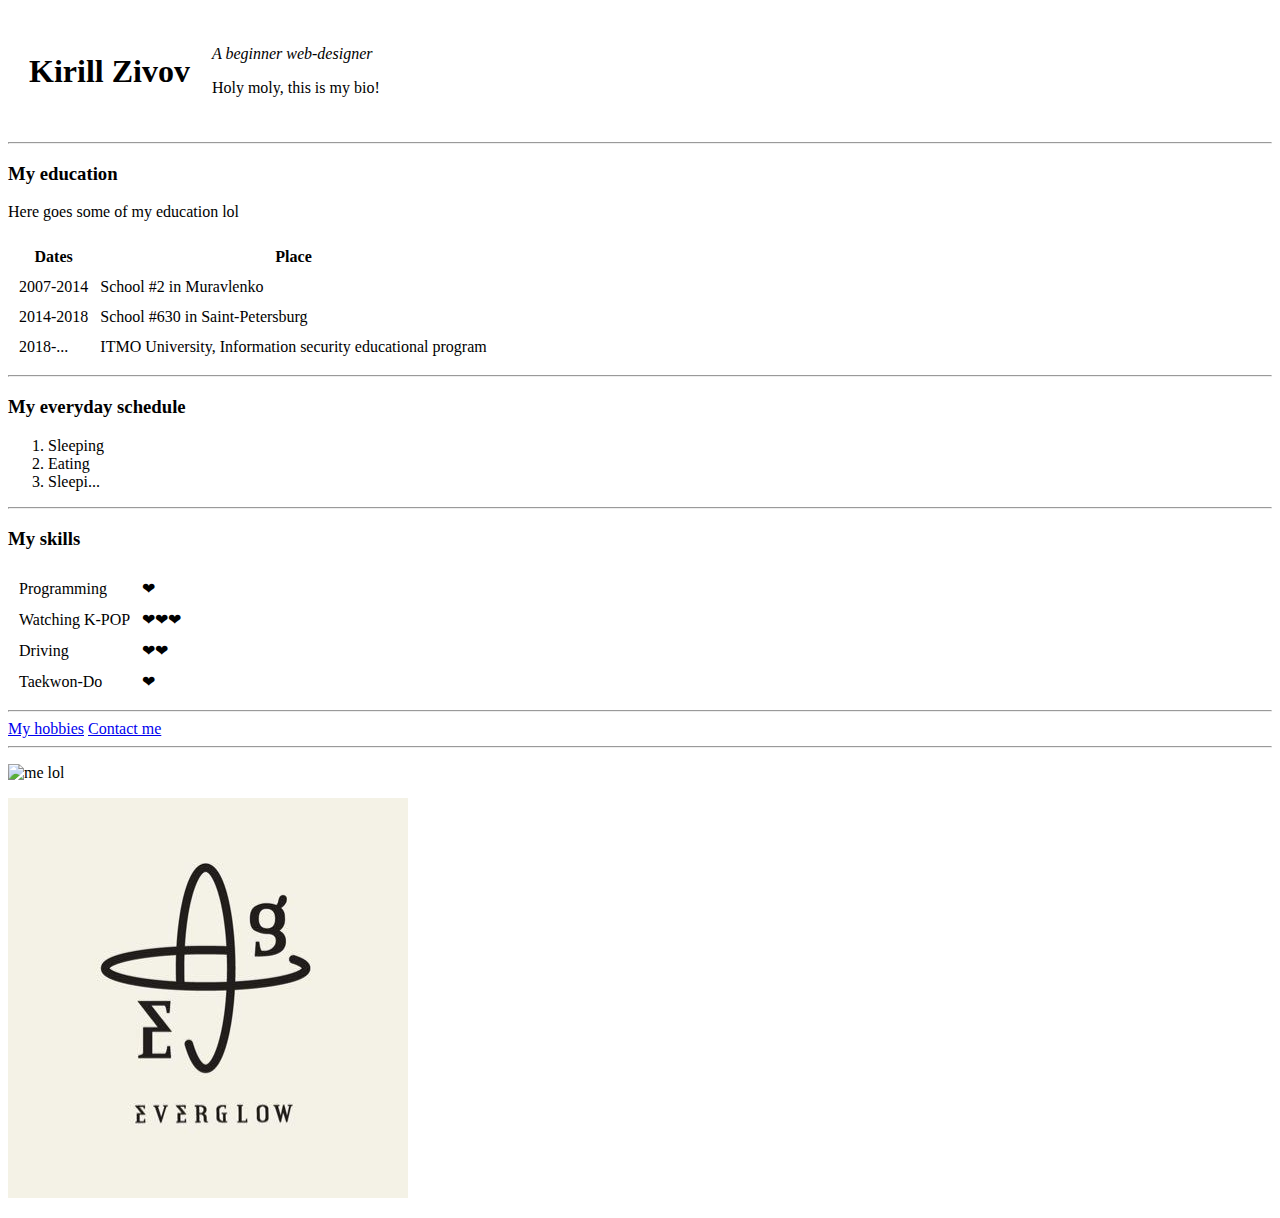
==== index.html @ 619e93ab "website added" ====
<!DOCTYPE html>
<html lang="en" dir="ltr">

<head>
  <meta charset="utf-8">
  <title>My very first (no) website</title>
</head>

<body>
  <table cellspacing="20">
    <tr>
      <td>
        <h1>Kirill Zivov</h1>
      </td>
      <td>
        <p><em>A beginner web-designer</em></p>
        <p>Holy moly, this is my bio!</p>
      </td>
    </tr>
  </table>


  <hr>
  <h3>My education</h3>
  <p>Here goes some of my education lol</p>
  <table cellspacing="10">
    <thead>
      <tr>
        <th>Dates</th>
        <th>Place</th>
      </tr>
    </thead>
    <tbody>
      <tr>
        <td>2007-2014</td>
        <td>School #2 in Muravlenko</td>
      </tr>
      <tr>
        <td>2014-2018</td>
        <td>School #630 in Saint-Petersburg</td>
      </tr>
      <tr>
        <td>2018-...</td>
        <td>ITMO University, Information security educational program</td>
      </tr>
    </tbody>

  </table>
<hr>
  <h3>My everyday schedule</h3>
  <ol>
    <li>Sleeping</li>
    <li>Eating</li>
    <li>Sleepi...</li>
  </ol>
  <hr>
  <h3>My skills</h3>
  <table cellspacing="10">
    <tr>
      <td>Programming</td>
      <td>❤</td>
    </tr>
    <tr>
      <td>Watching K-POP</td>
      <td>❤❤❤</td>
    </tr>
    <tr>
      <td>Driving</td>
      <td>❤❤</td>
    </tr>
    <tr>
      <td>Taekwon-Do</td>
      <td>❤</td>
    </tr>


  </table>
  <hr>
  <a href="hobbies.html">My hobbies</a>
  <a href="contacts.html">Contact me</a>
  <hr>
  <p><img src="https://images-cdn.9gag.com/photo/a9K9YBD_700b.jpg" alt="me lol"></p>
  <p><img src="everglow.jfif" alt="My favourite kpop team's emblem"></p>

</body>

</html>
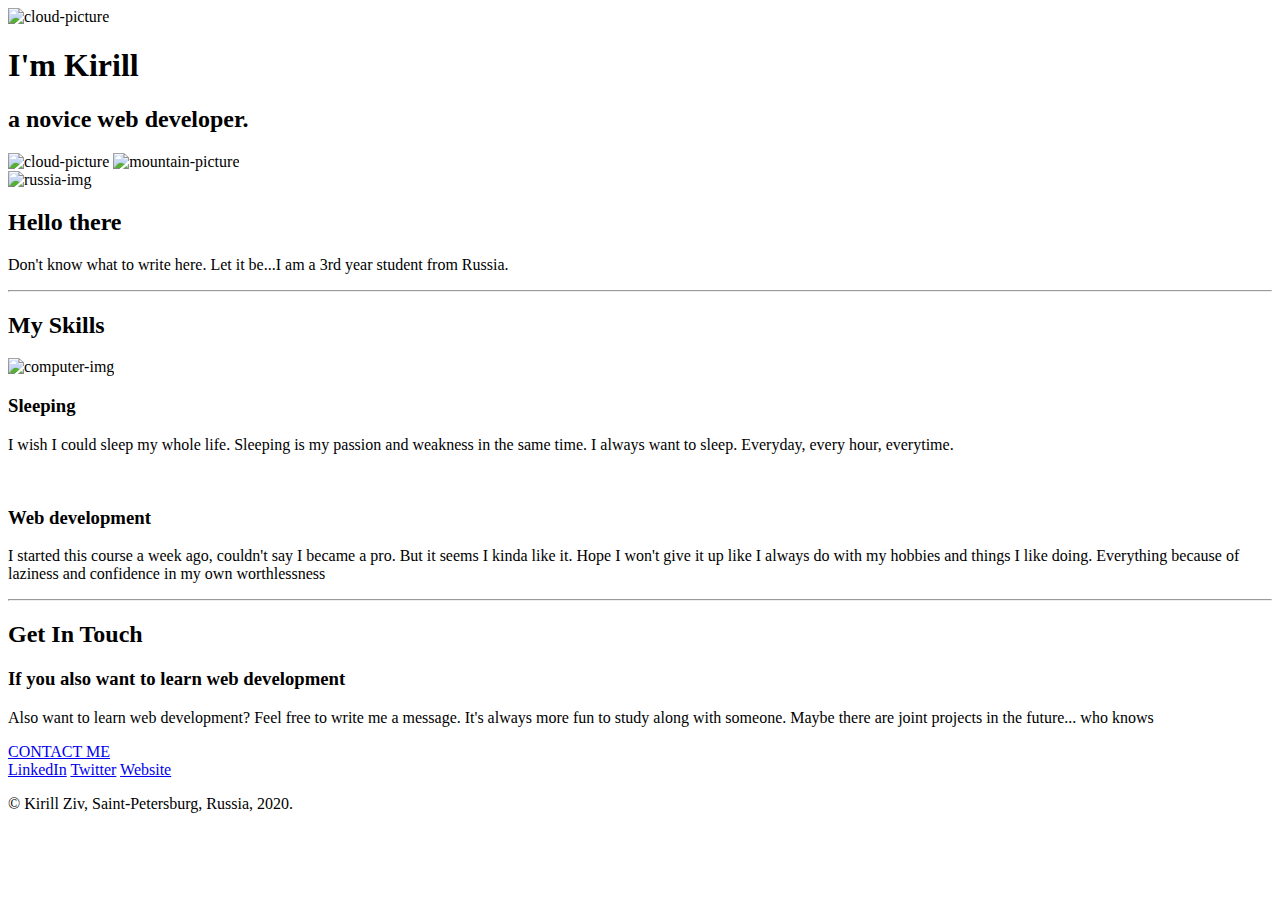
==== commit 3aa85181: "Website updated" ====
--- a/index.html
+++ b/index.html
@@ -1,87 +1,65 @@
 <!DOCTYPE html>
 <html lang="en" dir="ltr">
-
-<head>
-  <meta charset="utf-8">
-  <title>My very first (no) website</title>
-</head>
-
-<body>
-  <table cellspacing="20">
-    <tr>
-      <td>
-        <h1>Kirill Zivov</h1>
-      </td>
-      <td>
-        <p><em>A beginner web-designer</em></p>
-        <p>Holy moly, this is my bio!</p>
-      </td>
-    </tr>
-  </table>
+  <head>
+    <meta charset="utf-8">
+    <title>My website</title>
+    <link rel="stylesheet" href="css/styles.css">
+    <link rel="preconnect" href="https://fonts.gstatic.com">
+<link href="https://fonts.googleapis.com/css2?family=Merriweather&family=Montserrat&family=Sacramento&display=swap" rel="stylesheet">
+<link rel="preconnect" href="https://fonts.gstatic.com">
+<link href="https://fonts.googleapis.com/css2?family=Dancing+Script&display=swap" rel="stylesheet">
+<link rel="icon" href="images/favicon.ico">
+  </head>
+  <body>
+    <div class="top-container">
+      <img class="top-cloud" src="images/cloud.png" alt="cloud-picture">
+      <h1>I'm Kirill</h1>
+      <h2 class="novice">a novice web developer.</h2>
+      <img class="bottom-cloud" src="images/cloud.png" alt="cloud-picture">
+      <img src="images/mountain.png" alt="mountain-picture">
+</div>
+      <div class="middle-container">
+        <div class="profile">
+          <img class="flag" src="images/russia.png" alt="russia-img">
+          <h2>Hello there</h2>
+          <p>Don't know what to write here. Let it be...I am a 3rd year student from Russia.</p>
+        </div>
+        <hr class="row">
+        <div class="skills">
+          <h2>My Skills</h2>
+          <div class="skill-row">
+            <img class="compskill" src="images/computer-circled.png" alt="computer-img">
+            <h3>Sleeping</h3>
+            <p>I wish I could sleep my whole life. Sleeping is my passion and weakness in the same time.
+            I always want to sleep. Everyday, every hour, everytime.</p>
+          </div>
+          <div class="skill-row">
+            <img class="chilskill" src="images/chillies.png" alt="">
+            <h3>Web development</h3>
+            <p>I started this course a week ago, couldn't say I became a pro. But it seems I kinda like it.
+            Hope I won't give it up like I always do with my hobbies and things I like doing. Everything because of laziness
+            and confidence in my own worthlessness</p>
+          </div>
+        </div>
+        <hr>
+        <div class="contact-me">
+          <h2>Get In Touch</h2>
+          <h3>If you also want to learn web development</h3>
+            <p>Also want to learn web development? Feel free to write me a message.
+            It's always more fun to study along with someone. Maybe there are joint projects in the future... who knows</p>
+          <a class="btn" href="mailto:osterov7289@gmail.com">CONTACT ME</a>
+        </div>
+      </div>
 
 
-  <hr>
-  <h3>My education</h3>
-  <p>Here goes some of my education lol</p>
-  <table cellspacing="10">
-    <thead>
-      <tr>
-        <th>Dates</th>
-        <th>Place</th>
-      </tr>
-    </thead>
-    <tbody>
-      <tr>
-        <td>2007-2014</td>
-        <td>School #2 in Muravlenko</td>
-      </tr>
-      <tr>
-        <td>2014-2018</td>
-        <td>School #630 in Saint-Petersburg</td>
-      </tr>
-      <tr>
-        <td>2018-...</td>
-        <td>ITMO University, Information security educational program</td>
-      </tr>
-    </tbody>
-
-  </table>
-<hr>
-  <h3>My everyday schedule</h3>
-  <ol>
-    <li>Sleeping</li>
-    <li>Eating</li>
-    <li>Sleepi...</li>
-  </ol>
-  <hr>
-  <h3>My skills</h3>
-  <table cellspacing="10">
-    <tr>
-      <td>Programming</td>
-      <td>❤</td>
-    </tr>
-    <tr>
-      <td>Watching K-POP</td>
-      <td>❤❤❤</td>
-    </tr>
-    <tr>
-      <td>Driving</td>
-      <td>❤❤</td>
-    </tr>
-    <tr>
-      <td>Taekwon-Do</td>
-      <td>❤</td>
-    </tr>
+      <div class="bottom-container">
+        <a class="footer-link" href="https://www.linkedin.com/">LinkedIn</a>
+        <a class="footer-link" href="https://twitter.com/">Twitter</a>
+        <a class="footer-link" href="https://www.appbrewery.co/">Website</a>
+        <p class="copyright">© Kirill Ziv, Saint-Petersburg, Russia, 2020.</p>
+      </div>
 
 
-  </table>
-  <hr>
-  <a href="hobbies.html">My hobbies</a>
-  <a href="contacts.html">Contact me</a>
-  <hr>
-  <p><img src="https://images-cdn.9gag.com/photo/a9K9YBD_700b.jpg" alt="me lol"></p>
-  <p><img src="everglow.jfif" alt="My favourite kpop team's emblem"></p>
 
-</body>
-
+  </body>
 </html>
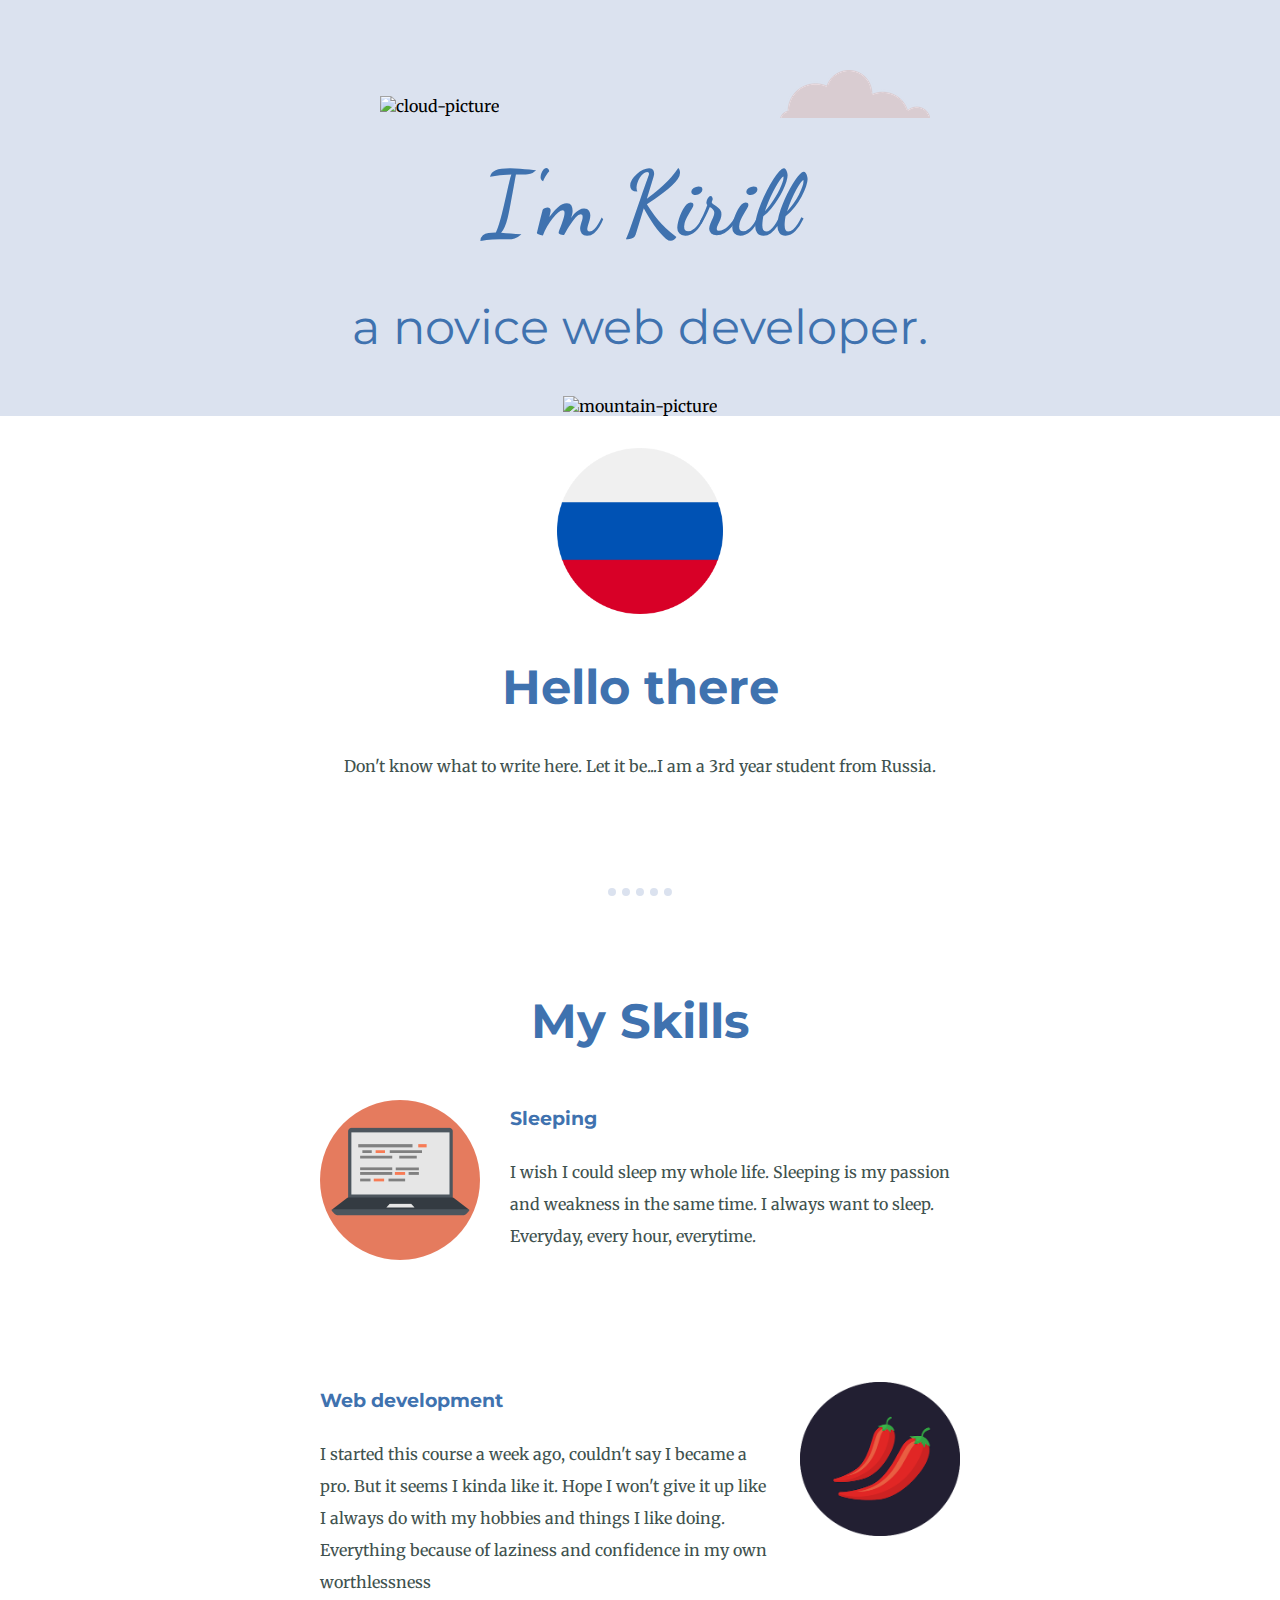
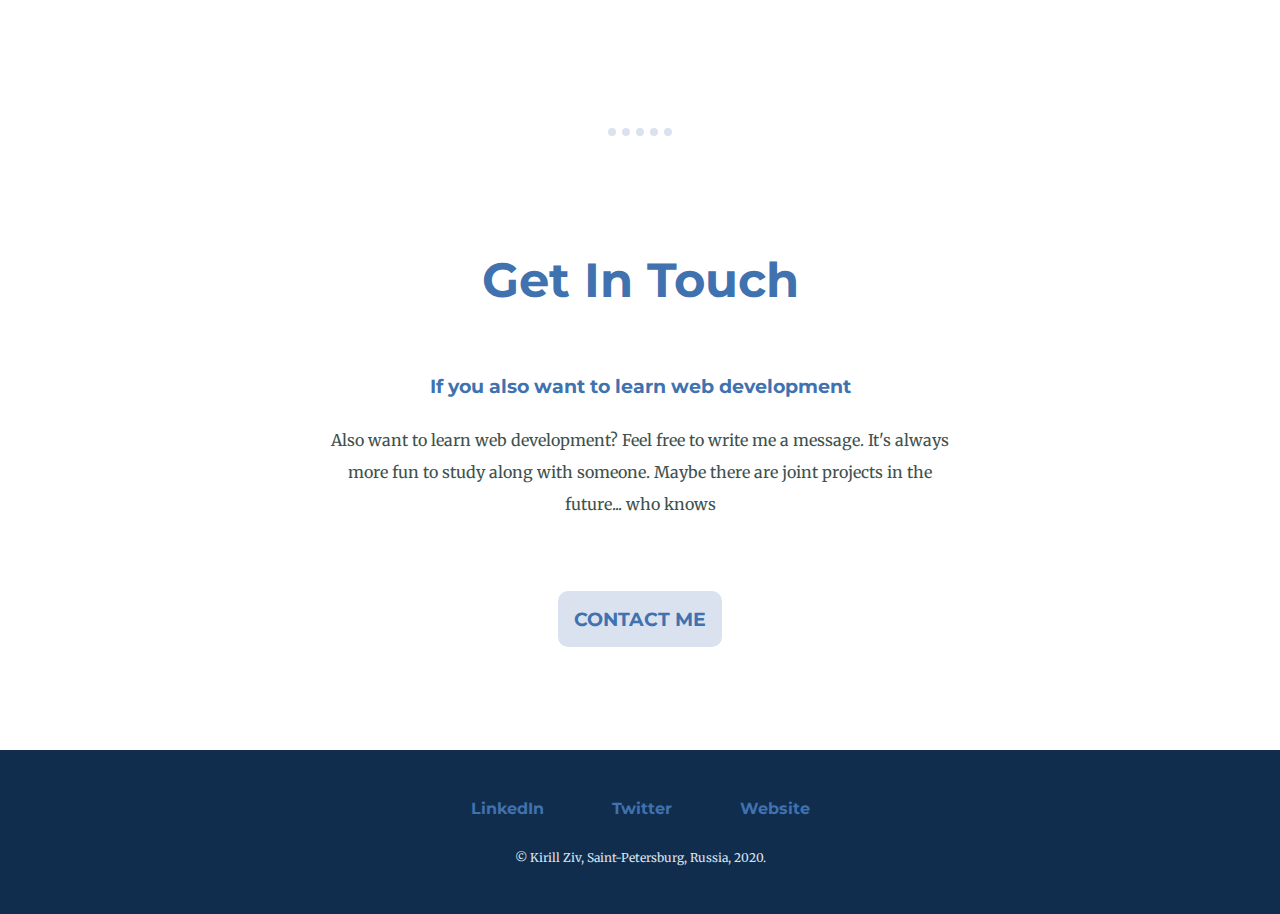
==== commit 23968002: "Update index.html" ====
--- a/index.html
+++ b/index.html
@@ -3,7 +3,7 @@
   <head>
     <meta charset="utf-8">
     <title>My website</title>
-    <link rel="stylesheet" href="css/styles.css">
+    <link rel="stylesheet" href="CSS/styles.css">
     <link rel="preconnect" href="https://fonts.gstatic.com">
 <link href="https://fonts.googleapis.com/css2?family=Merriweather&family=Montserrat&family=Sacramento&display=swap" rel="stylesheet">
 <link rel="preconnect" href="https://fonts.gstatic.com">
@@ -12,7 +12,7 @@
   </head>
   <body>
     <div class="top-container">
-      <img class="top-cloud" src="images/cloud.png" alt="cloud-picture">
+      <img class="top-cloud" src="Images/cloud.png" alt="cloud-picture">
       <h1>I'm Kirill</h1>
       <h2 class="novice">a novice web developer.</h2>
       <img class="bottom-cloud" src="images/cloud.png" alt="cloud-picture">
@@ -20,7 +20,7 @@
 </div>
       <div class="middle-container">
         <div class="profile">
-          <img class="flag" src="images/russia.png" alt="russia-img">
+          <img class="flag" src="Images/russia.png" alt="russia-img">
           <h2>Hello there</h2>
           <p>Don't know what to write here. Let it be...I am a 3rd year student from Russia.</p>
         </div>
@@ -28,13 +28,13 @@
         <div class="skills">
           <h2>My Skills</h2>
           <div class="skill-row">
-            <img class="compskill" src="images/computer-circled.png" alt="computer-img">
+            <img class="compskill" src="Images/computer-circled.png" alt="computer-img">
             <h3>Sleeping</h3>
             <p>I wish I could sleep my whole life. Sleeping is my passion and weakness in the same time.
             I always want to sleep. Everyday, every hour, everytime.</p>
           </div>
           <div class="skill-row">
-            <img class="chilskill" src="images/chillies.png" alt="">
+            <img class="chilskill" src="Images/chillies.png" alt="">
             <h3>Web development</h3>
             <p>I started this course a week ago, couldn't say I became a pro. But it seems I kinda like it.
             Hope I won't give it up like I always do with my hobbies and things I like doing. Everything because of laziness
--- a/CSS/styles.css
+++ b/CSS/styles.css
@@ -0,0 +1,121 @@
+h1 {
+  font-family: 'Dancing Script', cursive;
+  font-size: 5.625rem; /* 16px = 100% = 1em = 1rem */
+  margin: 3.125rem auto 0 auto;
+  color: #3f72af;
+
+}
+h2 {
+  font-family: 'Montserrat', sans-serif;
+  font-size: 3rem;
+  color: #3f72af;
+
+}
+h3 {
+  font-family: 'Montserrat', sans-serif;
+  color: #3f72af;
+  font-weight: bold;
+
+}
+body {
+  margin: 0;
+  text-align: center;
+  font-family: 'Merriweather', serif;
+}
+.novice {
+  font-weight: normal;
+}
+.top-container {
+  background-color: #dbe2ef;
+  position: relative;
+  padding-top: 6.25rem;
+}
+.top-cloud {
+  position: absolute;
+  top: 70px;
+  right: 350px;
+}
+.bottom-cloud {
+  position: absolute;
+  left: 380px;
+  bottom: 300px;
+}
+a {
+  color: #3f72af;
+}
+p {
+  color: #40514E;
+}
+.skill-row {
+  width: 50%;
+  margin: 50px auto 130px auto;
+  text-align: left;
+  line-height: 2;
+}
+.compskill {
+  width: 25%;
+  float: left;
+  margin-right: 30px;
+}
+.middle-container {
+  color: #f9f7f7;
+}
+.chilskill {
+  width: 25%;
+  float: right;
+  margin-left: 30px;
+}
+.flag {
+  width: 13%;
+}
+.profile {
+  margin-top: 2rem;
+}
+hr {
+  border: none;
+  border-top: 8px dotted;
+  width: 5%;
+  border-color: #dbe2ef;
+  margin: 7rem auto 6rem auto;
+}
+.bottom-container {
+  background-color: #112d4e;
+  margin-top: 11rem;
+
+  padding-top: 3rem;
+  padding-bottom: 2.3rem;
+}
+.btn {
+  background-color: #dbe2ef;
+  border-radius: 10px;
+  font-size: 1.2rem;
+  text-decoration: none;
+  padding: 1rem;
+  position: relative;
+  top: 4rem;
+  font-family: 'Montserrat', sans-serif;
+  font-weight: bold;
+}
+.btn:hover {
+  border-radius: 20px;
+  padding: 1.3rem;
+  
+}
+.footer-link {
+  margin: 0 2rem 0 2rem;
+  text-decoration: none;
+  color: #3f72af;
+  font-family: 'Montserrat', sans-serif;
+  font-weight: bold;
+}
+.copyright {
+  position: relative;
+  margin-top: 2rem;
+  color: #dbe2ef;
+  font-size: 0.75rem;
+}
+.contact-me {
+  width: 50%;
+  margin: 0 auto 0 auto;
+  line-height: 2;
+}
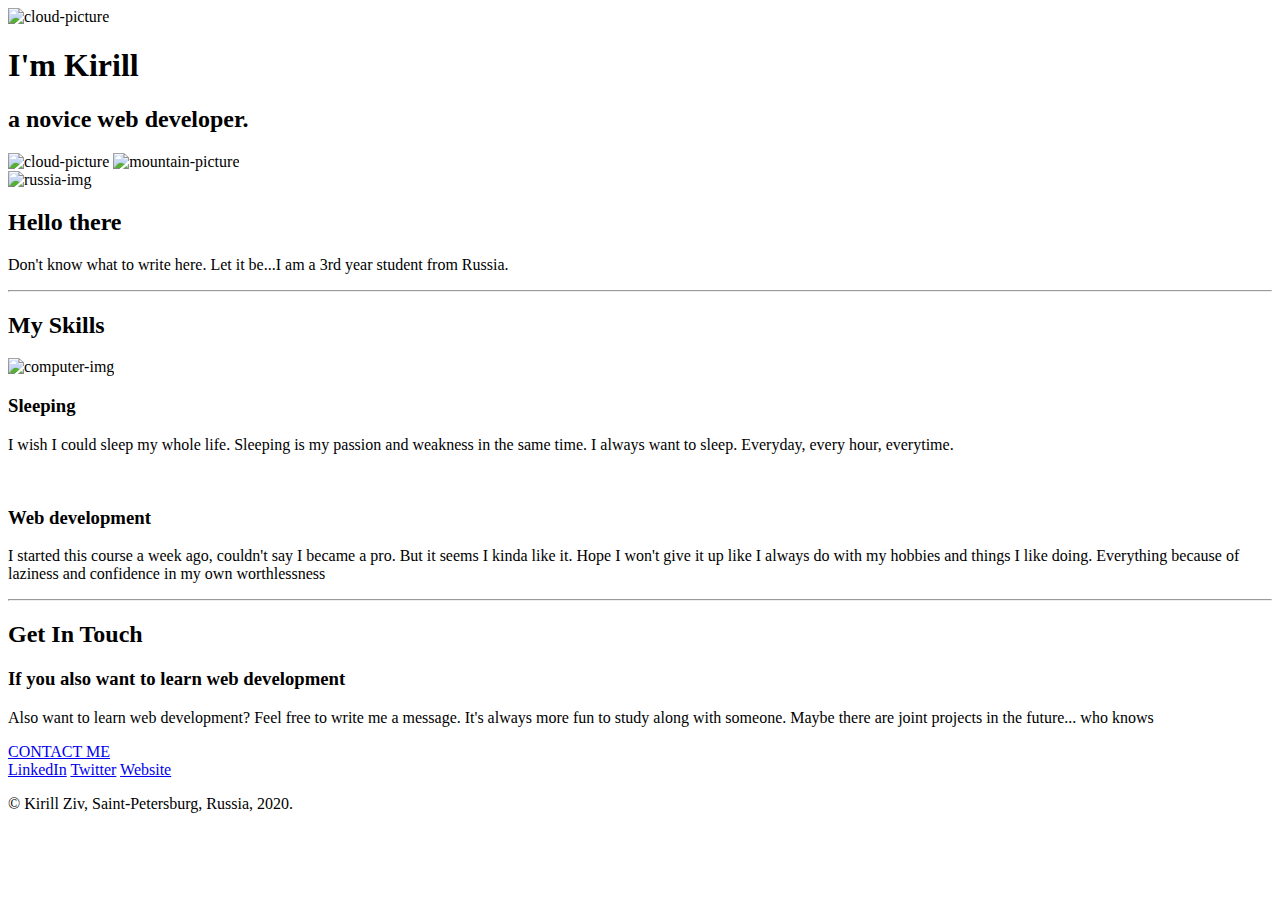
==== commit 60f2d0d7: "Update index.html" ====
--- a/index.html
+++ b/index.html
@@ -3,7 +3,7 @@
   <head>
     <meta charset="utf-8">
     <title>My website</title>
-    <link rel="stylesheet" href="CSS/styles.css">
+    <link rel="stylesheet" href="css/styles.css">
     <link rel="preconnect" href="https://fonts.gstatic.com">
 <link href="https://fonts.googleapis.com/css2?family=Merriweather&family=Montserrat&family=Sacramento&display=swap" rel="stylesheet">
 <link rel="preconnect" href="https://fonts.gstatic.com">
@@ -12,7 +12,7 @@
   </head>
   <body>
     <div class="top-container">
-      <img class="top-cloud" src="Images/cloud.png" alt="cloud-picture">
+      <img class="top-cloud" src="images/cloud.png" alt="cloud-picture">
       <h1>I'm Kirill</h1>
       <h2 class="novice">a novice web developer.</h2>
       <img class="bottom-cloud" src="images/cloud.png" alt="cloud-picture">
@@ -20,7 +20,7 @@
 </div>
       <div class="middle-container">
         <div class="profile">
-          <img class="flag" src="Images/russia.png" alt="russia-img">
+          <img class="flag" src="images/russia.png" alt="russia-img">
           <h2>Hello there</h2>
           <p>Don't know what to write here. Let it be...I am a 3rd year student from Russia.</p>
         </div>
@@ -28,13 +28,13 @@
         <div class="skills">
           <h2>My Skills</h2>
           <div class="skill-row">
-            <img class="compskill" src="Images/computer-circled.png" alt="computer-img">
+            <img class="compskill" src="images/computer-circled.png" alt="computer-img">
             <h3>Sleeping</h3>
             <p>I wish I could sleep my whole life. Sleeping is my passion and weakness in the same time.
             I always want to sleep. Everyday, every hour, everytime.</p>
           </div>
           <div class="skill-row">
-            <img class="chilskill" src="Images/chillies.png" alt="">
+            <img class="chilskill" src="images/chillies.png" alt="">
             <h3>Web development</h3>
             <p>I started this course a week ago, couldn't say I became a pro. But it seems I kinda like it.
             Hope I won't give it up like I always do with my hobbies and things I like doing. Everything because of laziness
@@ -53,9 +53,9 @@
 
 
       <div class="bottom-container">
-        <a class="footer-link" href="https://www.linkedin.com/">LinkedIn</a>
+        <a class="footer-link" href="www.linkedin.com/in/ziviyin">LinkedIn</a>
         <a class="footer-link" href="https://twitter.com/">Twitter</a>
-        <a class="footer-link" href="https://www.appbrewery.co/">Website</a>
+        <a class="footer-link" href="https://ziviy.github.io/website/">Website</a>
         <p class="copyright">© Kirill Ziv, Saint-Petersburg, Russia, 2020.</p>
       </div>
 
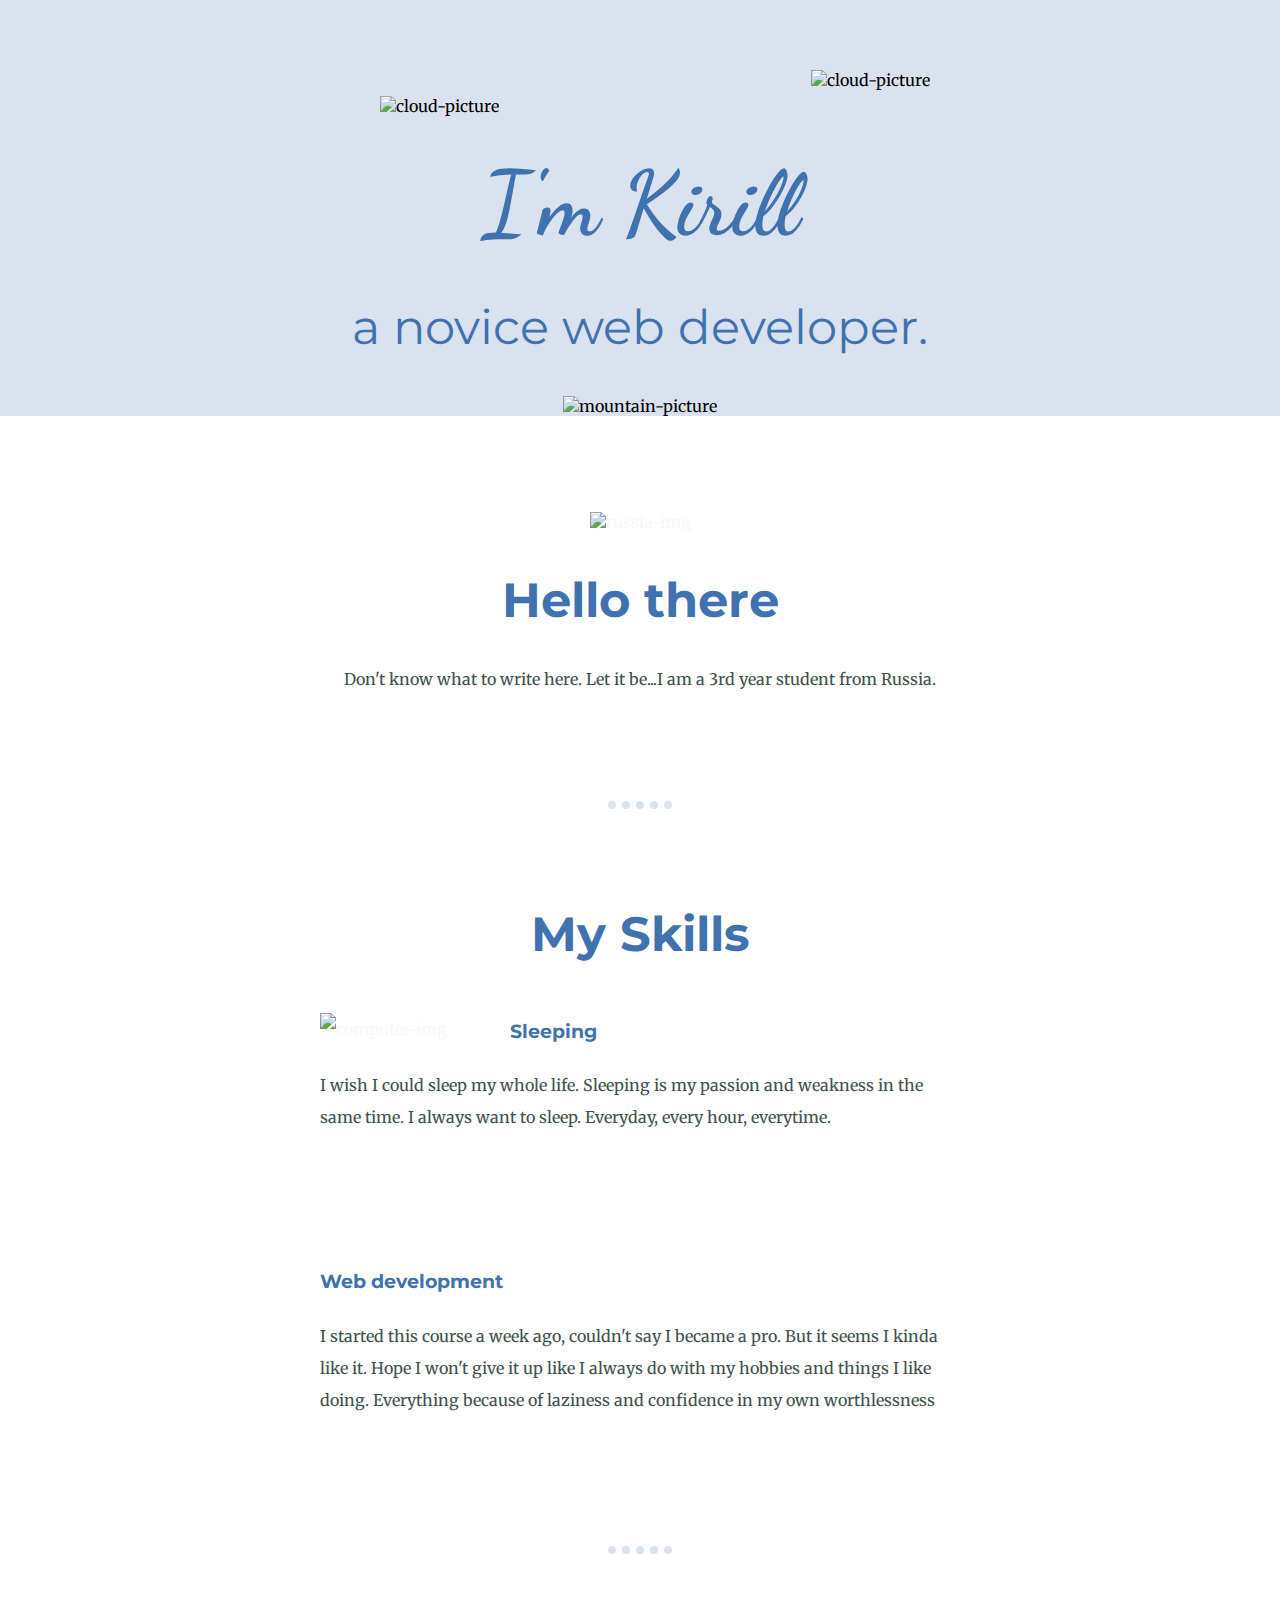
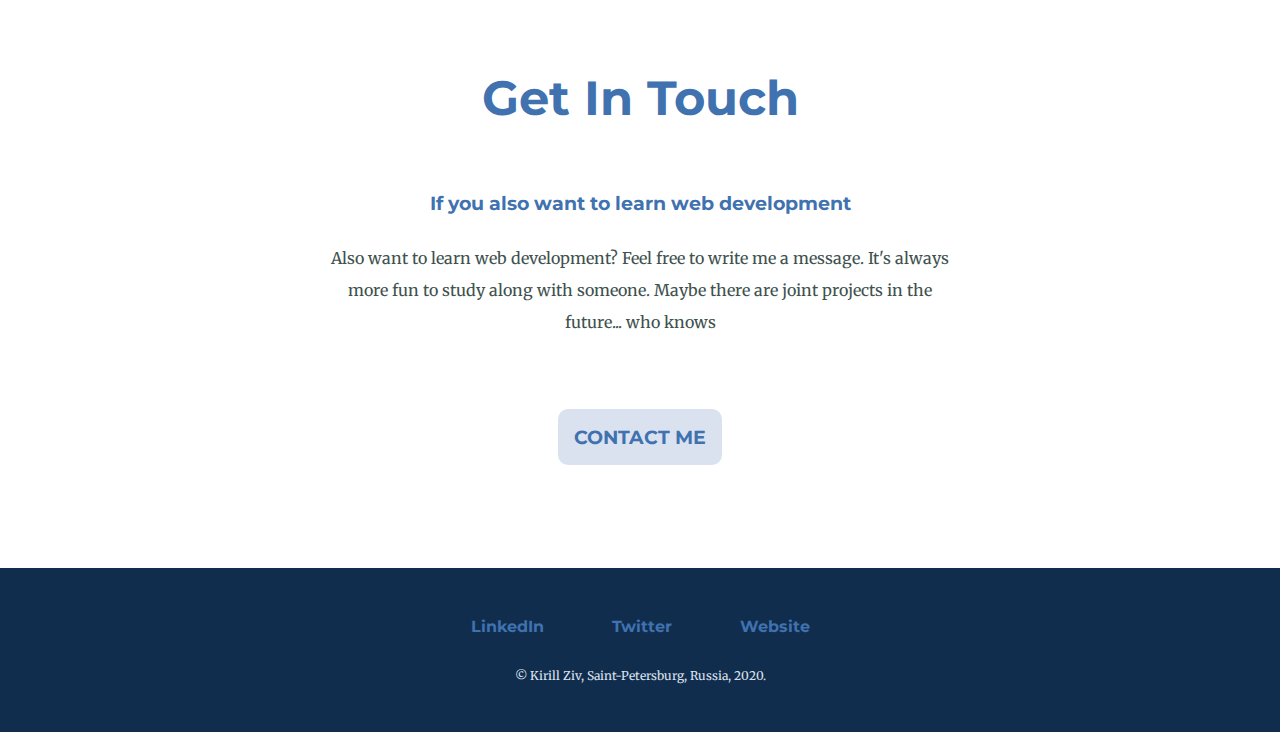
==== commit ad4b01d0: "Re-release" ====
--- a/index.html
+++ b/index.html
@@ -3,7 +3,7 @@
   <head>
     <meta charset="utf-8">
     <title>My website</title>
-    <link rel="stylesheet" href="css/styles.css">
+    <link rel="stylesheet" href="CSS/styles.css">
     <link rel="preconnect" href="https://fonts.gstatic.com">
 <link href="https://fonts.googleapis.com/css2?family=Merriweather&family=Montserrat&family=Sacramento&display=swap" rel="stylesheet">
 <link rel="preconnect" href="https://fonts.gstatic.com">
@@ -53,9 +53,9 @@
 
 
       <div class="bottom-container">
-        <a class="footer-link" href="www.linkedin.com/in/ziviyin">LinkedIn</a>
+        <a class="footer-link" href="https://www.linkedin.com/">LinkedIn</a>
         <a class="footer-link" href="https://twitter.com/">Twitter</a>
-        <a class="footer-link" href="https://ziviy.github.io/website/">Website</a>
+        <a class="footer-link" href="https://www.appbrewery.co/">Website</a>
         <p class="copyright">© Kirill Ziv, Saint-Petersburg, Russia, 2020.</p>
       </div>
 
--- a/CSS/styles.css
+++ b/CSS/styles.css
@@ -0,0 +1,124 @@
+h1 {
+  font-family: 'Dancing Script', cursive;
+  font-size: 5.625rem; /* 16px = 100% = 1em = 1rem */
+  margin: 3.125rem auto 0 auto;
+  color: #3f72af;
+
+}
+h2 {
+  font-family: 'Montserrat', sans-serif;
+  font-size: 3rem;
+  color: #3f72af;
+
+}
+h3 {
+  font-family: 'Montserrat', sans-serif;
+  color: #3f72af;
+  font-weight: bold;
+
+}
+body {
+  margin: 0;
+  text-align: center;
+  font-family: 'Merriweather', serif;
+}
+.novice {
+  font-weight: normal;
+}
+.top-container {
+  background-color: #dbe2ef;
+  position: relative;
+  padding-top: 6.25rem;
+}
+.top-cloud {
+  position: absolute;
+  top: 70px;
+  right: 350px;
+}
+.bottom-cloud {
+  position: absolute;
+  left: 380px;
+  bottom: 300px;
+}
+a {
+  color: #3f72af;
+}
+p {
+  color: #40514E;
+}
+.skill-row {
+  width: 50%;
+  margin: 50px auto 130px auto;
+  text-align: left;
+  line-height: 2;
+}
+.compskill {
+  width: 25%;
+  float: left;
+  margin-right: 30px;
+}
+.middle-container {
+  color: #f9f7f7;
+  padding-top: 4rem;
+}
+.chilskill {
+  width: 25%;
+  float: right;
+  margin-left: 30px;
+}
+.flag {
+  width: 13%;
+}
+.profile {
+  margin-top: 2rem;
+}
+hr {
+  border: none;
+  border-top: 8px #dbe2ef dotted;
+  width: 5%;
+  margin: 7rem auto 6rem auto;
+}
+.bottom-container {
+  background-color: #112d4e;
+  margin-top: 11rem;
+
+  padding-top: 3rem;
+  padding-bottom: 2.3rem;
+}
+.btn {
+  background-color: #dbe2ef;
+  border-radius: 10px;
+  font-size: 1.2rem;
+  text-decoration: none;
+  padding: 1rem;
+  position: relative;
+  top: 4rem;
+  font-family: 'Montserrat', sans-serif;
+  font-weight: bold;
+}
+.btn:hover {
+  border-radius: 20px;
+  padding: 1.3rem;
+
+}
+.footer-link {
+  margin: 0 2rem 0 2rem;
+  text-decoration: none;
+  color: #3f72af;
+  font-family: 'Montserrat', sans-serif;
+  font-weight: bold;
+}
+.footer-link:hover {
+  color: #EAF6F6;
+}
+.copyright {
+  position: relative;
+  margin-top: 2rem;
+  color: #dbe2ef;
+  font-size: 0.75rem;
+}
+.contact-me {
+  width: 50%;
+  margin: 0 auto 0 auto;
+  line-height: 2;
+}
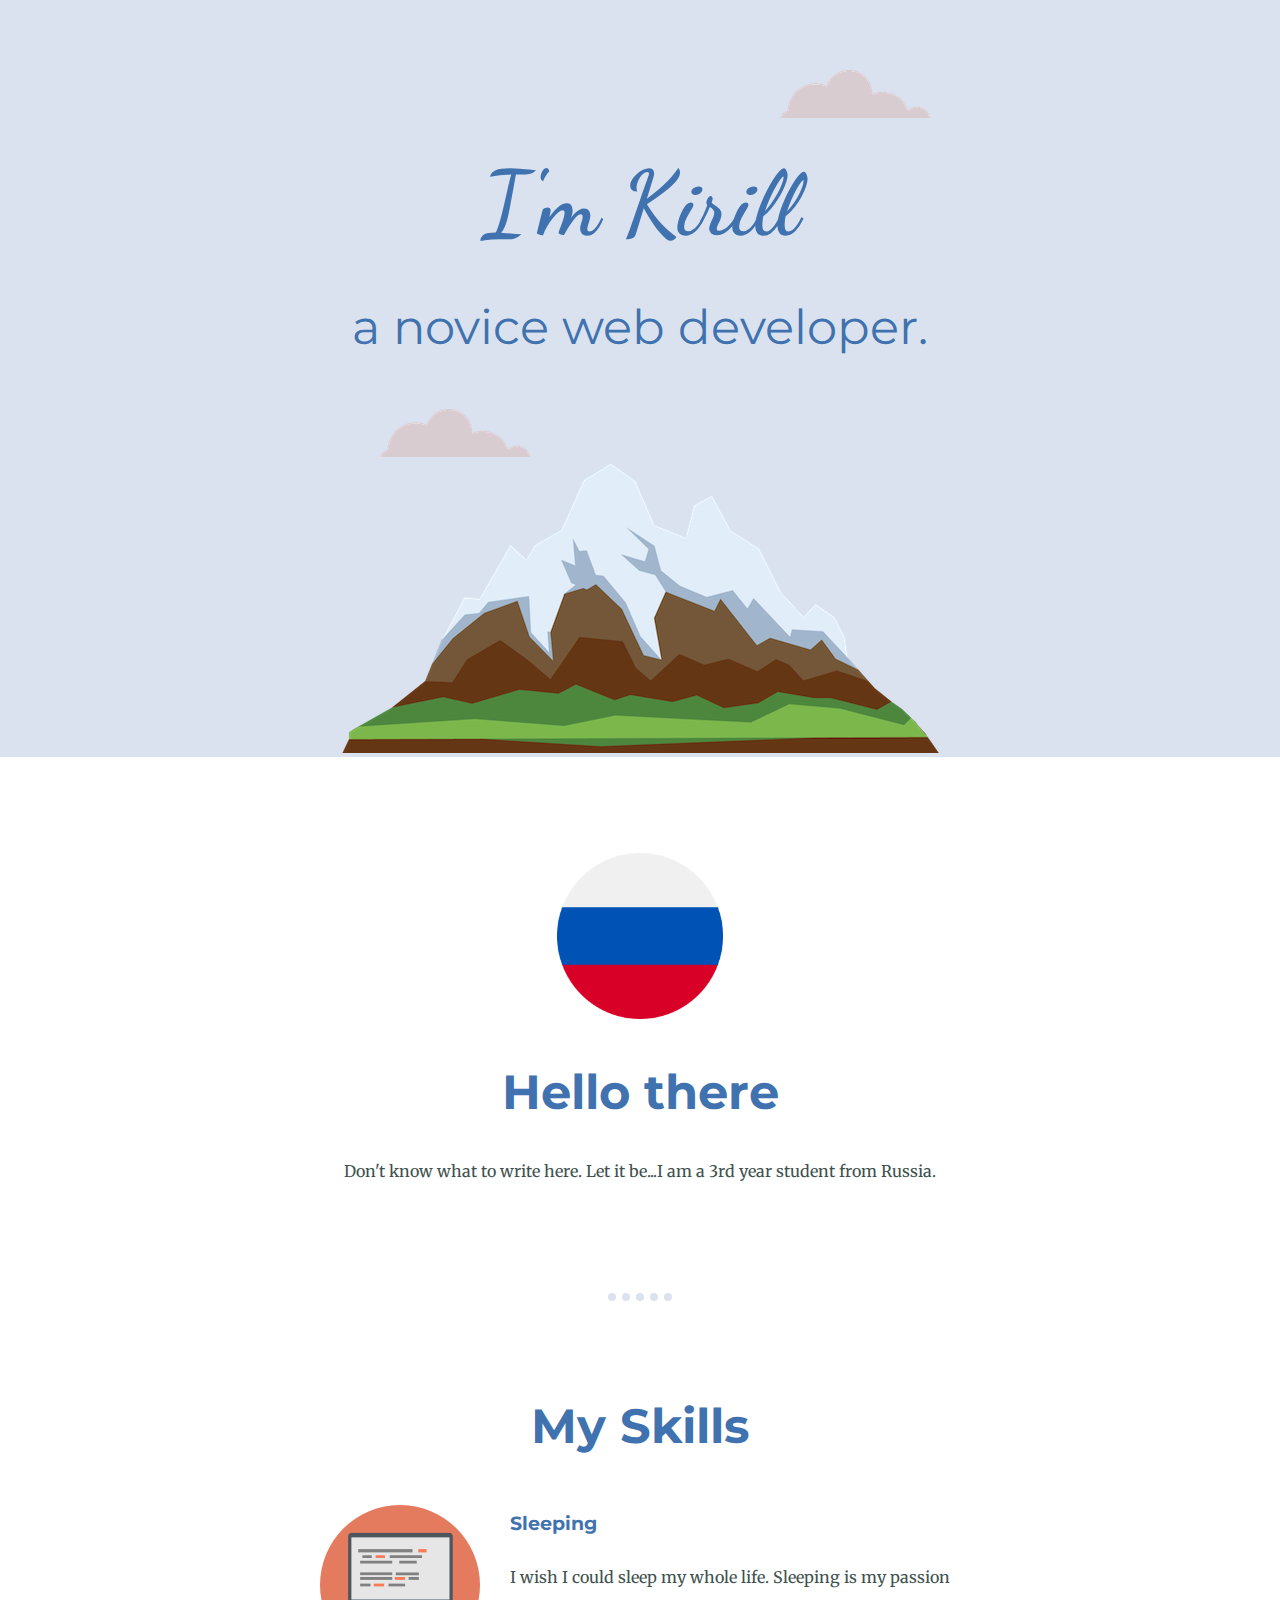
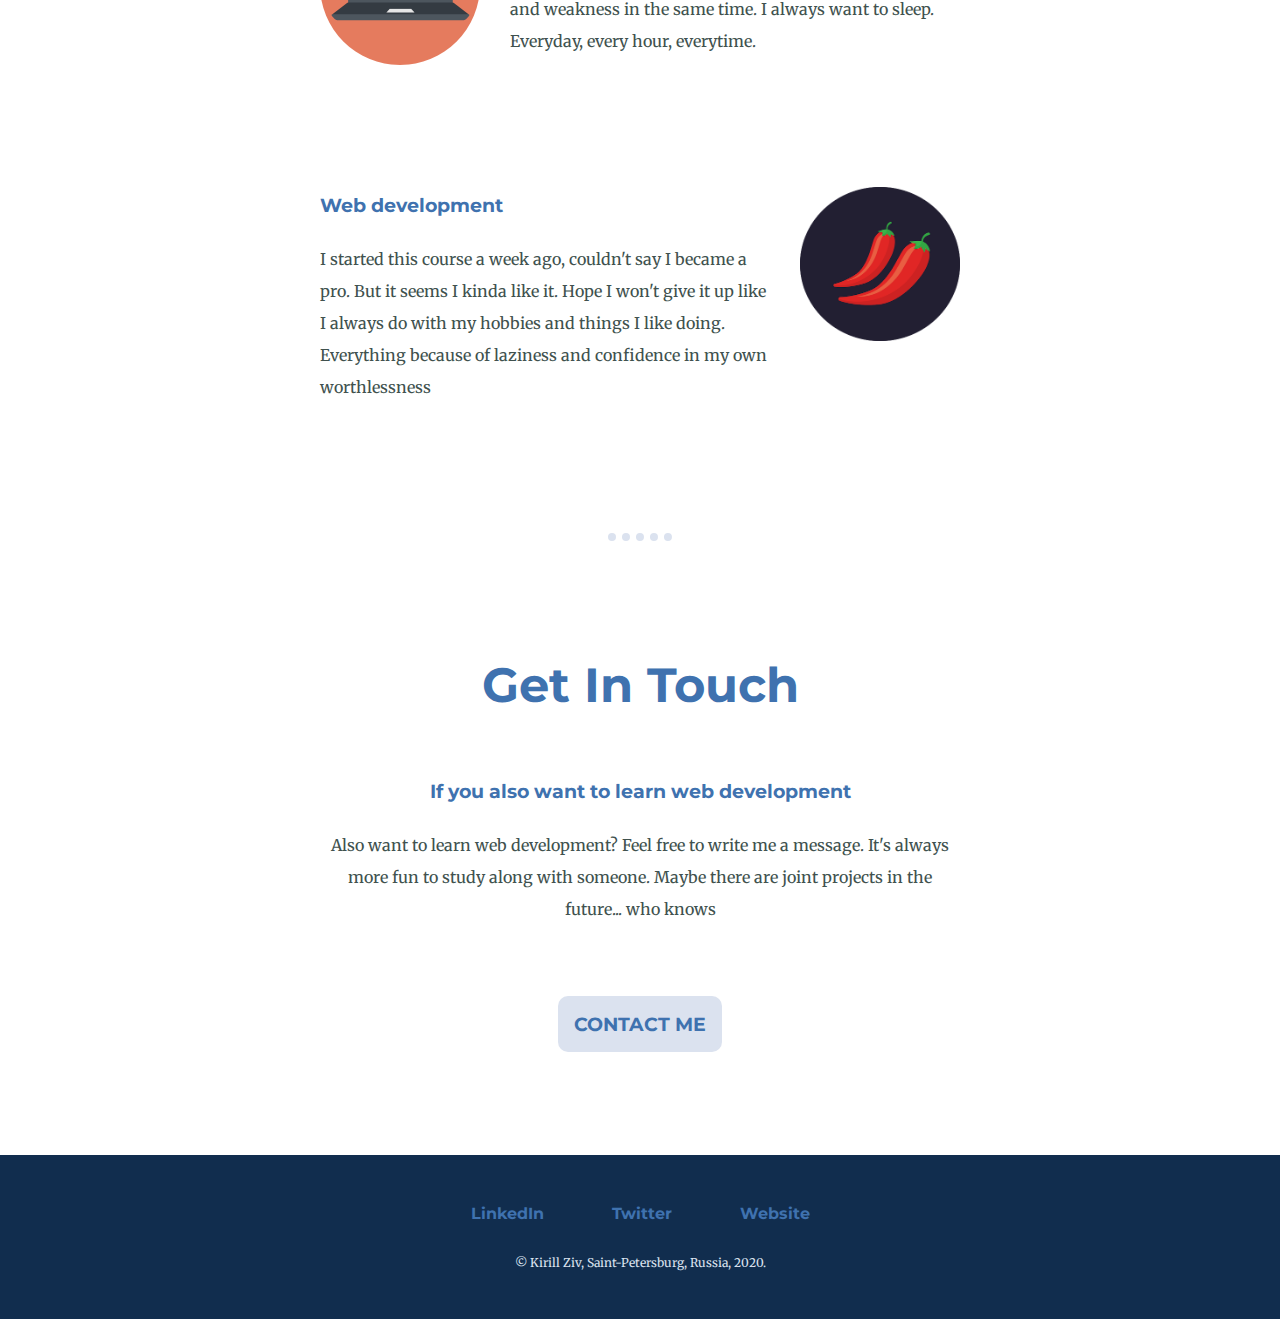
==== commit 4737313a: "Update index.html" ====
--- a/index.html
+++ b/index.html
@@ -53,9 +53,9 @@
 
 
       <div class="bottom-container">
-        <a class="footer-link" href="https://www.linkedin.com/">LinkedIn</a>
+        <a class="footer-link" href="https://linkedin.com/in/ziviyin">LinkedIn</a>
         <a class="footer-link" href="https://twitter.com/">Twitter</a>
-        <a class="footer-link" href="https://www.appbrewery.co/">Website</a>
+        <a class="footer-link" href="https://ziviy.github.io/website/">Website</a>
         <p class="copyright">© Kirill Ziv, Saint-Petersburg, Russia, 2020.</p>
       </div>
 
